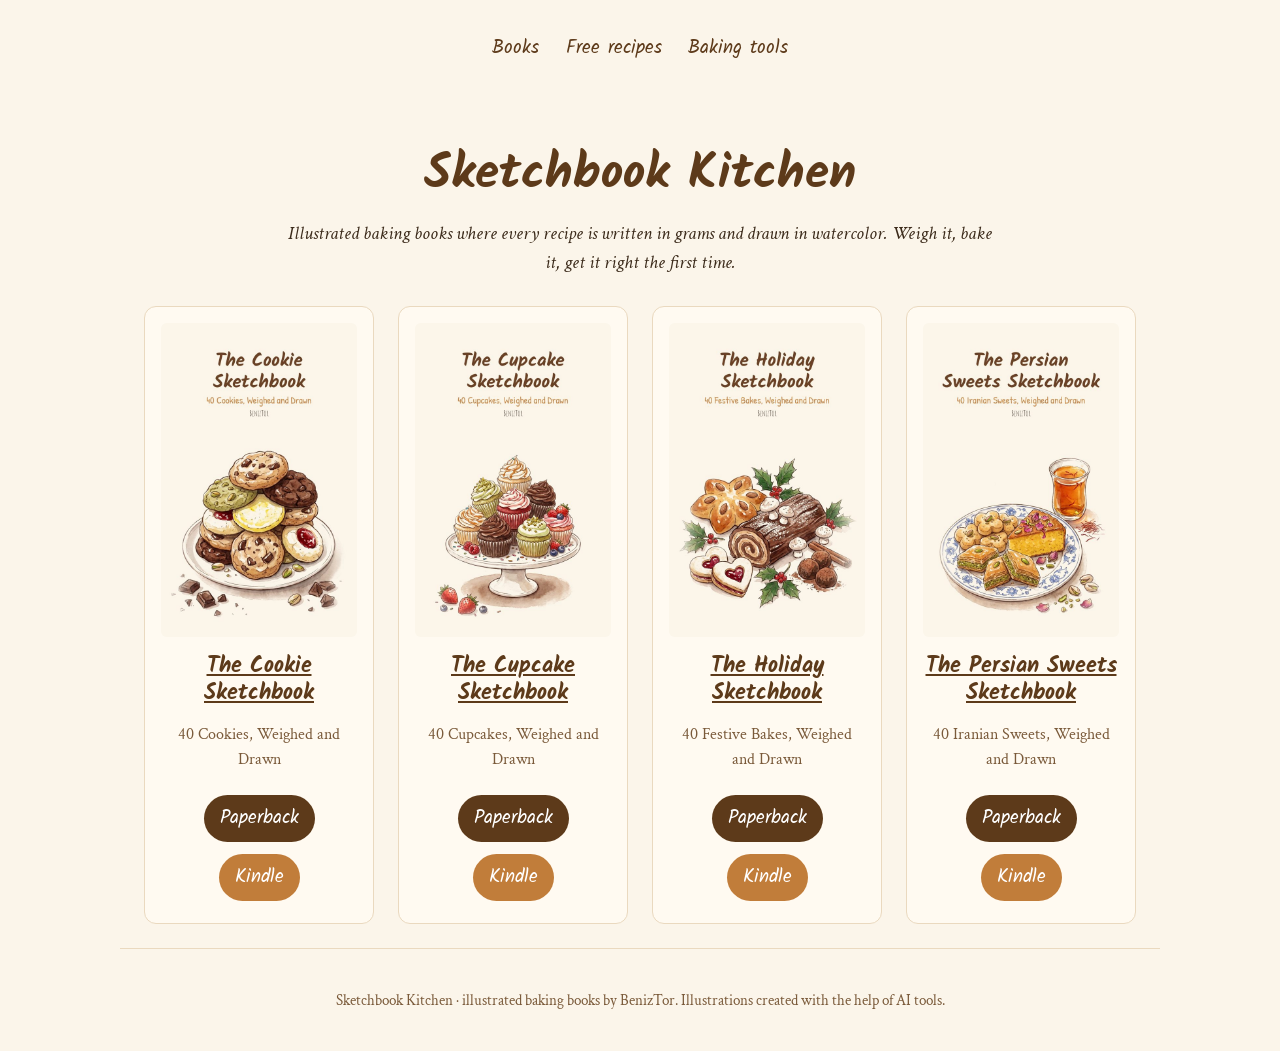
==== index.html @ 1b73702d "Add files via upload" ====
<!doctype html><html lang="en"><head><meta charset="utf-8"><meta name="viewport" content="width=device-width,initial-scale=1">
<title>Sketchbook Kitchen</title><meta name="description" content="Illustrated baking books written in grams: Sketchbook Kitchen by BenizTor.">
<link href="https://fonts.googleapis.com/css2?family=Crimson+Text:ital,wght@0,400;0,700;1,400&family=Kalam:wght@400;700&display=swap" rel="stylesheet">
<link rel="stylesheet" href="style.css"></head><body>
<header><nav><a href="index.html">Books</a><a href="samples.html">Free recipes</a><a href="tools.html">Baking tools</a></nav></header>
<main><h1>Sketchbook Kitchen</h1><p class="lead">Illustrated baking books where every recipe is written in grams and drawn in watercolor. Weigh it, bake it, get it right the first time.</p>
<div class="grid"><div class="card"><a href="cookie.html"><img src="img/cookie-cover_ebook.jpg" alt="Cover of The Cookie Sketchbook"></a>
<h3><a href="cookie.html">The Cookie Sketchbook</a></h3><p class="meta">40 Cookies, Weighed and Drawn</p>
<a class="btn" href="https://www.amazon.com/s?k=The+Cookie+Sketchbook+BenizTor" rel="nofollow sponsored">Paperback</a><a class="btn alt" href="https://www.amazon.com/s?k=The+Cookie+Sketchbook+BenizTor" rel="nofollow sponsored">Kindle</a></div><div class="card"><a href="cupcake.html"><img src="img/cupcake-cover_ebook.jpg" alt="Cover of The Cupcake Sketchbook"></a>
<h3><a href="cupcake.html">The Cupcake Sketchbook</a></h3><p class="meta">40 Cupcakes, Weighed and Drawn</p>
<a class="btn" href="https://www.amazon.com/s?k=The+Cupcake+Sketchbook+BenizTor" rel="nofollow sponsored">Paperback</a><a class="btn alt" href="https://www.amazon.com/s?k=The+Cupcake+Sketchbook+BenizTor" rel="nofollow sponsored">Kindle</a></div><div class="card"><a href="holiday.html"><img src="img/holiday-cover_ebook.jpg" alt="Cover of The Holiday Sketchbook"></a>
<h3><a href="holiday.html">The Holiday Sketchbook</a></h3><p class="meta">40 Festive Bakes, Weighed and Drawn</p>
<a class="btn" href="https://www.amazon.com/s?k=The+Holiday+Sketchbook+BenizTor" rel="nofollow sponsored">Paperback</a><a class="btn alt" href="https://www.amazon.com/s?k=The+Holiday+Sketchbook+BenizTor" rel="nofollow sponsored">Kindle</a></div><div class="card"><a href="persian.html"><img src="img/persian-cover_ebook.jpg" alt="Cover of The Persian Sweets Sketchbook"></a>
<h3><a href="persian.html">The Persian Sweets Sketchbook</a></h3><p class="meta">40 Iranian Sweets, Weighed and Drawn</p>
<a class="btn" href="https://www.amazon.com/s?k=The+Persian+Sweets+Sketchbook+BenizTor" rel="nofollow sponsored">Paperback</a><a class="btn alt" href="https://www.amazon.com/s?k=The+Persian+Sweets+Sketchbook+BenizTor" rel="nofollow sponsored">Kindle</a></div></div></main>
<footer><p>Sketchbook Kitchen · illustrated baking books by BenizTor. Illustrations created with the help of AI tools.</p><p></p></footer>
</body></html>
---- style.css ----
:root{--bg:#FBF5EA;--ink:#3b2a1a;--head:#5d3a1a;--acc:#c17d3a;--card:#fffaf1;--line:#ead9bf}
*{box-sizing:border-box}body{margin:0;background:var(--bg);color:var(--ink);font-family:'Crimson Text',Georgia,serif;font-size:19px;line-height:1.55}
a{color:var(--head)}header,main,footer{max-width:1040px;margin:0 auto;padding:24px}
h1,h2,h3{font-family:'Kalam',cursive;color:var(--head);line-height:1.2;margin:.3em 0}h1{font-size:2.6em;text-align:center}
.lead{text-align:center;max-width:720px;margin:0 auto 1.5em;font-style:italic}
nav{text-align:center;font-family:'Kalam',cursive;margin:.5em 0 1em}nav a{margin:0 .7em;text-decoration:none}
.grid{display:grid;grid-template-columns:repeat(auto-fit,minmax(220px,1fr));gap:24px}
.card{background:var(--card);border:1px solid var(--line);border-radius:12px;padding:16px;text-align:center}
.card img{width:100%;border-radius:6px}.btn{display:inline-block;margin:6px 4px;padding:9px 16px;border-radius:999px;background:var(--head);color:#fff;text-decoration:none;font-family:'Kalam',cursive}
.btn.alt{background:var(--acc)}.meta{font-size:.85em;color:#7a5a3a}.chapters{display:grid;grid-template-columns:repeat(auto-fit,minmax(180px,1fr));gap:16px}
.chapters img{width:100%;border-radius:8px}.recipe{background:var(--card);border:1px solid var(--line);border-radius:12px;padding:20px;margin:24px 0}
.recipe img{max-width:360px;width:100%;float:right;margin:0 0 12px 20px;border-radius:8px}.recipe:after{content:"";display:block;clear:both}
table{border-collapse:collapse;width:100%;max-width:420px}td{border-bottom:1px solid var(--line);padding:3px 0}td.g{text-align:right;font-weight:bold}
footer{font-size:.8em;color:#7a5a3a;text-align:center;border-top:1px solid var(--line)}
@media(max-width:640px){.recipe img{float:none;margin:0 0 12px;max-width:100%}h1{font-size:2em}}
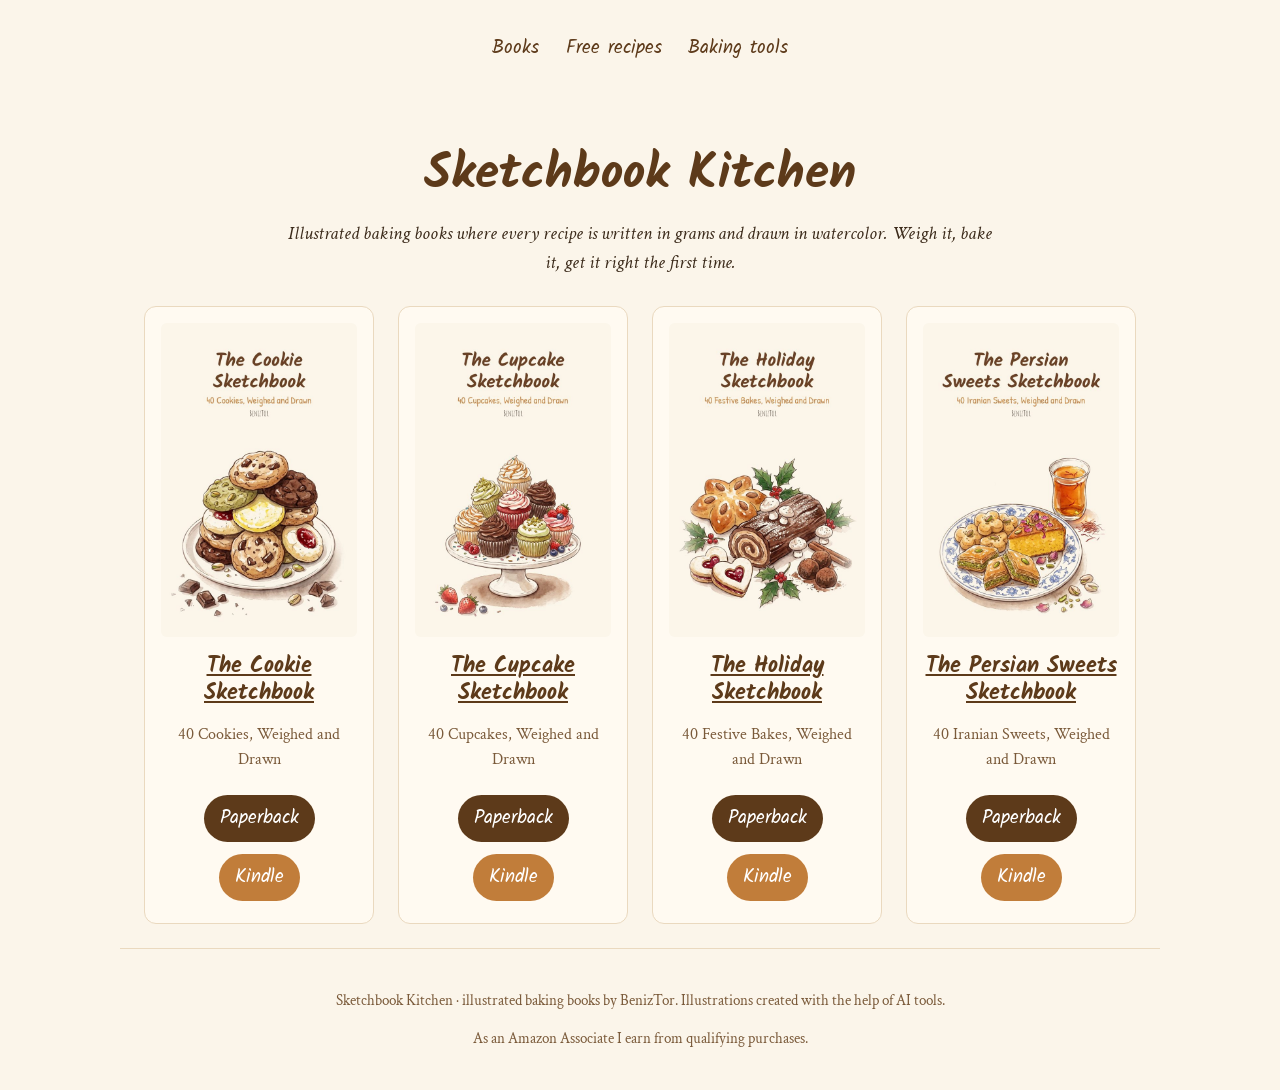
==== commit 0fb6783c: "Add files via upload" ====
--- a/index.html
+++ b/index.html
@@ -6,12 +6,12 @@
 <main><h1>Sketchbook Kitchen</h1><p class="lead">Illustrated baking books where every recipe is written in grams and drawn in watercolor. Weigh it, bake it, get it right the first time.</p>
 <div class="grid"><div class="card"><a href="cookie.html"><img src="img/cookie-cover_ebook.jpg" alt="Cover of The Cookie Sketchbook"></a>
 <h3><a href="cookie.html">The Cookie Sketchbook</a></h3><p class="meta">40 Cookies, Weighed and Drawn</p>
-<a class="btn" href="https://www.amazon.com/s?k=The+Cookie+Sketchbook+BenizTor" rel="nofollow sponsored">Paperback</a><a class="btn alt" href="https://www.amazon.com/s?k=The+Cookie+Sketchbook+BenizTor" rel="nofollow sponsored">Kindle</a></div><div class="card"><a href="cupcake.html"><img src="img/cupcake-cover_ebook.jpg" alt="Cover of The Cupcake Sketchbook"></a>
+<a class="btn" href="https://www.amazon.com/s?k=The+Cookie+Sketchbook+BenizTor&tag=behmamparvin-20" rel="nofollow sponsored">Paperback</a><a class="btn alt" href="https://www.amazon.com/s?k=The+Cookie+Sketchbook+BenizTor&tag=behmamparvin-20" rel="nofollow sponsored">Kindle</a></div><div class="card"><a href="cupcake.html"><img src="img/cupcake-cover_ebook.jpg" alt="Cover of The Cupcake Sketchbook"></a>
 <h3><a href="cupcake.html">The Cupcake Sketchbook</a></h3><p class="meta">40 Cupcakes, Weighed and Drawn</p>
-<a class="btn" href="https://www.amazon.com/s?k=The+Cupcake+Sketchbook+BenizTor" rel="nofollow sponsored">Paperback</a><a class="btn alt" href="https://www.amazon.com/s?k=The+Cupcake+Sketchbook+BenizTor" rel="nofollow sponsored">Kindle</a></div><div class="card"><a href="holiday.html"><img src="img/holiday-cover_ebook.jpg" alt="Cover of The Holiday Sketchbook"></a>
+<a class="btn" href="https://www.amazon.com/s?k=The+Cupcake+Sketchbook+BenizTor&tag=behmamparvin-20" rel="nofollow sponsored">Paperback</a><a class="btn alt" href="https://www.amazon.com/s?k=The+Cupcake+Sketchbook+BenizTor&tag=behmamparvin-20" rel="nofollow sponsored">Kindle</a></div><div class="card"><a href="holiday.html"><img src="img/holiday-cover_ebook.jpg" alt="Cover of The Holiday Sketchbook"></a>
 <h3><a href="holiday.html">The Holiday Sketchbook</a></h3><p class="meta">40 Festive Bakes, Weighed and Drawn</p>
-<a class="btn" href="https://www.amazon.com/s?k=The+Holiday+Sketchbook+BenizTor" rel="nofollow sponsored">Paperback</a><a class="btn alt" href="https://www.amazon.com/s?k=The+Holiday+Sketchbook+BenizTor" rel="nofollow sponsored">Kindle</a></div><div class="card"><a href="persian.html"><img src="img/persian-cover_ebook.jpg" alt="Cover of The Persian Sweets Sketchbook"></a>
+<a class="btn" href="https://www.amazon.com/s?k=The+Holiday+Sketchbook+BenizTor&tag=behmamparvin-20" rel="nofollow sponsored">Paperback</a><a class="btn alt" href="https://www.amazon.com/s?k=The+Holiday+Sketchbook+BenizTor&tag=behmamparvin-20" rel="nofollow sponsored">Kindle</a></div><div class="card"><a href="persian.html"><img src="img/persian-cover_ebook.jpg" alt="Cover of The Persian Sweets Sketchbook"></a>
 <h3><a href="persian.html">The Persian Sweets Sketchbook</a></h3><p class="meta">40 Iranian Sweets, Weighed and Drawn</p>
-<a class="btn" href="https://www.amazon.com/s?k=The+Persian+Sweets+Sketchbook+BenizTor" rel="nofollow sponsored">Paperback</a><a class="btn alt" href="https://www.amazon.com/s?k=The+Persian+Sweets+Sketchbook+BenizTor" rel="nofollow sponsored">Kindle</a></div></div></main>
-<footer><p>Sketchbook Kitchen · illustrated baking books by BenizTor. Illustrations created with the help of AI tools.</p><p></p></footer>
+<a class="btn" href="https://www.amazon.com/s?k=The+Persian+Sweets+Sketchbook+BenizTor&tag=behmamparvin-20" rel="nofollow sponsored">Paperback</a><a class="btn alt" href="https://www.amazon.com/s?k=The+Persian+Sweets+Sketchbook+BenizTor&tag=behmamparvin-20" rel="nofollow sponsored">Kindle</a></div></div></main>
+<footer><p>Sketchbook Kitchen · illustrated baking books by BenizTor. Illustrations created with the help of AI tools.</p><p>As an Amazon Associate I earn from qualifying purchases.</p></footer>
 </body></html>
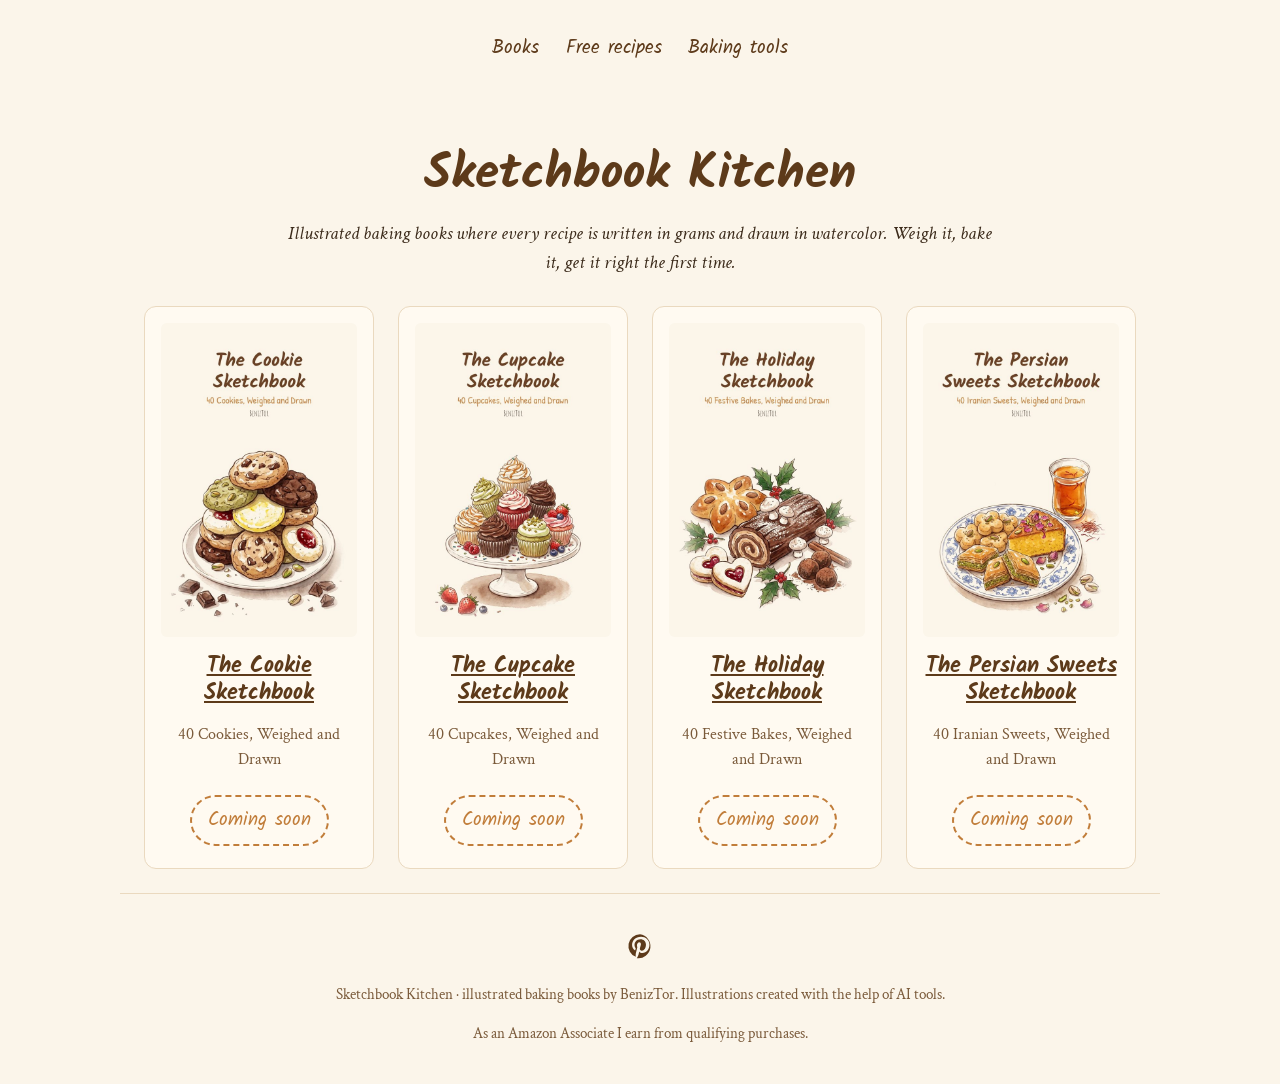
==== commit e41348a1: "Update site 2026-10-03" ====
--- a/index.html
+++ b/index.html
@@ -1,17 +1,17 @@
 <!doctype html><html lang="en"><head><meta charset="utf-8"><meta name="viewport" content="width=device-width,initial-scale=1">
 <title>Sketchbook Kitchen</title><meta name="description" content="Illustrated baking books written in grams: Sketchbook Kitchen by BenizTor.">
 <link href="https://fonts.googleapis.com/css2?family=Crimson+Text:ital,wght@0,400;0,700;1,400&family=Kalam:wght@400;700&display=swap" rel="stylesheet">
-<link rel="stylesheet" href="style.css"></head><body>
+<link rel="stylesheet" href="style.css"><meta name="p:domain_verify" content="38485bb4b9026ba784b6f9825c03a4b8"/></head><body>
 <header><nav><a href="index.html">Books</a><a href="samples.html">Free recipes</a><a href="tools.html">Baking tools</a></nav></header>
 <main><h1>Sketchbook Kitchen</h1><p class="lead">Illustrated baking books where every recipe is written in grams and drawn in watercolor. Weigh it, bake it, get it right the first time.</p>
 <div class="grid"><div class="card"><a href="cookie.html"><img src="img/cookie-cover_ebook.jpg" alt="Cover of The Cookie Sketchbook"></a>
 <h3><a href="cookie.html">The Cookie Sketchbook</a></h3><p class="meta">40 Cookies, Weighed and Drawn</p>
-<a class="btn" href="https://www.amazon.com/s?k=The+Cookie+Sketchbook+BenizTor&tag=behmamparvin-20" rel="nofollow sponsored">Paperback</a><a class="btn alt" href="https://www.amazon.com/s?k=The+Cookie+Sketchbook+BenizTor&tag=behmamparvin-20" rel="nofollow sponsored">Kindle</a></div><div class="card"><a href="cupcake.html"><img src="img/cupcake-cover_ebook.jpg" alt="Cover of The Cupcake Sketchbook"></a>
+<span class="soon">Coming soon</span></div><div class="card"><a href="cupcake.html"><img src="img/cupcake-cover_ebook.jpg" alt="Cover of The Cupcake Sketchbook"></a>
 <h3><a href="cupcake.html">The Cupcake Sketchbook</a></h3><p class="meta">40 Cupcakes, Weighed and Drawn</p>
-<a class="btn" href="https://www.amazon.com/s?k=The+Cupcake+Sketchbook+BenizTor&tag=behmamparvin-20" rel="nofollow sponsored">Paperback</a><a class="btn alt" href="https://www.amazon.com/s?k=The+Cupcake+Sketchbook+BenizTor&tag=behmamparvin-20" rel="nofollow sponsored">Kindle</a></div><div class="card"><a href="holiday.html"><img src="img/holiday-cover_ebook.jpg" alt="Cover of The Holiday Sketchbook"></a>
+<span class="soon">Coming soon</span></div><div class="card"><a href="holiday.html"><img src="img/holiday-cover_ebook.jpg" alt="Cover of The Holiday Sketchbook"></a>
 <h3><a href="holiday.html">The Holiday Sketchbook</a></h3><p class="meta">40 Festive Bakes, Weighed and Drawn</p>
-<a class="btn" href="https://www.amazon.com/s?k=The+Holiday+Sketchbook+BenizTor&tag=behmamparvin-20" rel="nofollow sponsored">Paperback</a><a class="btn alt" href="https://www.amazon.com/s?k=The+Holiday+Sketchbook+BenizTor&tag=behmamparvin-20" rel="nofollow sponsored">Kindle</a></div><div class="card"><a href="persian.html"><img src="img/persian-cover_ebook.jpg" alt="Cover of The Persian Sweets Sketchbook"></a>
+<span class="soon">Coming soon</span></div><div class="card"><a href="persian.html"><img src="img/persian-cover_ebook.jpg" alt="Cover of The Persian Sweets Sketchbook"></a>
 <h3><a href="persian.html">The Persian Sweets Sketchbook</a></h3><p class="meta">40 Iranian Sweets, Weighed and Drawn</p>
-<a class="btn" href="https://www.amazon.com/s?k=The+Persian+Sweets+Sketchbook+BenizTor&tag=behmamparvin-20" rel="nofollow sponsored">Paperback</a><a class="btn alt" href="https://www.amazon.com/s?k=The+Persian+Sweets+Sketchbook+BenizTor&tag=behmamparvin-20" rel="nofollow sponsored">Kindle</a></div></div></main>
-<footer><p>Sketchbook Kitchen · illustrated baking books by BenizTor. Illustrations created with the help of AI tools.</p><p>As an Amazon Associate I earn from qualifying purchases.</p></footer>
+<span class="soon">Coming soon</span></div></div></main>
+<footer><div class="social"><a href="https://www.pinterest.com/benizkitchen" aria-label="Pinterest" rel="me"><svg viewBox="0 0 24 24" fill="currentColor"><path d="M12 2a10 10 0 0 0-3.6 19.3c-.1-.8-.2-2 0-2.9l1.3-5.4s-.3-.7-.3-1.6c0-1.5.9-2.7 2-2.7.9 0 1.4.7 1.4 1.6 0 1-.6 2.4-.9 3.7-.3 1.1.6 2 1.7 2 2 0 3.5-2.1 3.5-5.2 0-2.7-2-4.6-4.7-4.6-3.2 0-5.1 2.4-5.1 4.9 0 1 .4 2 .9 2.6.1.1.1.2.1.3l-.3 1.4c-.1.2-.2.3-.4.2-1.5-.7-2.4-2.8-2.4-4.5 0-3.7 2.7-7.1 7.7-7.1 4 0 7.2 2.9 7.2 6.8 0 4-2.5 7.3-6 7.3-1.2 0-2.3-.6-2.7-1.4l-.7 2.8c-.3 1-.9 2.2-1.4 3A10 10 0 1 0 12 2z"/></svg></a></div><p>Sketchbook Kitchen · illustrated baking books by BenizTor. Illustrations created with the help of AI tools.</p><p>As an Amazon Associate I earn from qualifying purchases.</p></footer>
 </body></html>
--- a/style.css
+++ b/style.css
@@ -8,9 +8,10 @@
 .grid{display:grid;grid-template-columns:repeat(auto-fit,minmax(220px,1fr));gap:24px}
 .card{background:var(--card);border:1px solid var(--line);border-radius:12px;padding:16px;text-align:center}
 .card img{width:100%;border-radius:6px}.btn{display:inline-block;margin:6px 4px;padding:9px 16px;border-radius:999px;background:var(--head);color:#fff;text-decoration:none;font-family:'Kalam',cursive}
-.btn.alt{background:var(--acc)}.meta{font-size:.85em;color:#7a5a3a}.chapters{display:grid;grid-template-columns:repeat(auto-fit,minmax(180px,1fr));gap:16px}
+.btn.alt{background:var(--acc)}.soon{display:inline-block;margin:6px 4px;padding:9px 16px;border-radius:999px;border:2px dashed var(--acc);color:var(--acc);font-family:'Kalam',cursive}.meta{font-size:.85em;color:#7a5a3a}.chapters{display:grid;grid-template-columns:repeat(auto-fit,minmax(180px,1fr));gap:16px}
 .chapters img{width:100%;border-radius:8px}.recipe{background:var(--card);border:1px solid var(--line);border-radius:12px;padding:20px;margin:24px 0}
 .recipe img{max-width:360px;width:100%;float:right;margin:0 0 12px 20px;border-radius:8px}.recipe:after{content:"";display:block;clear:both}
 table{border-collapse:collapse;width:100%;max-width:420px}td{border-bottom:1px solid var(--line);padding:3px 0}td.g{text-align:right;font-weight:bold}
 footer{font-size:.8em;color:#7a5a3a;text-align:center;border-top:1px solid var(--line)}
+.social{display:flex;gap:18px;justify-content:center;margin:14px 0 4px}.social a{color:var(--head)}.social svg{width:28px;height:28px}
 @media(max-width:640px){.recipe img{float:none;margin:0 0 12px;max-width:100%}h1{font-size:2em}}
